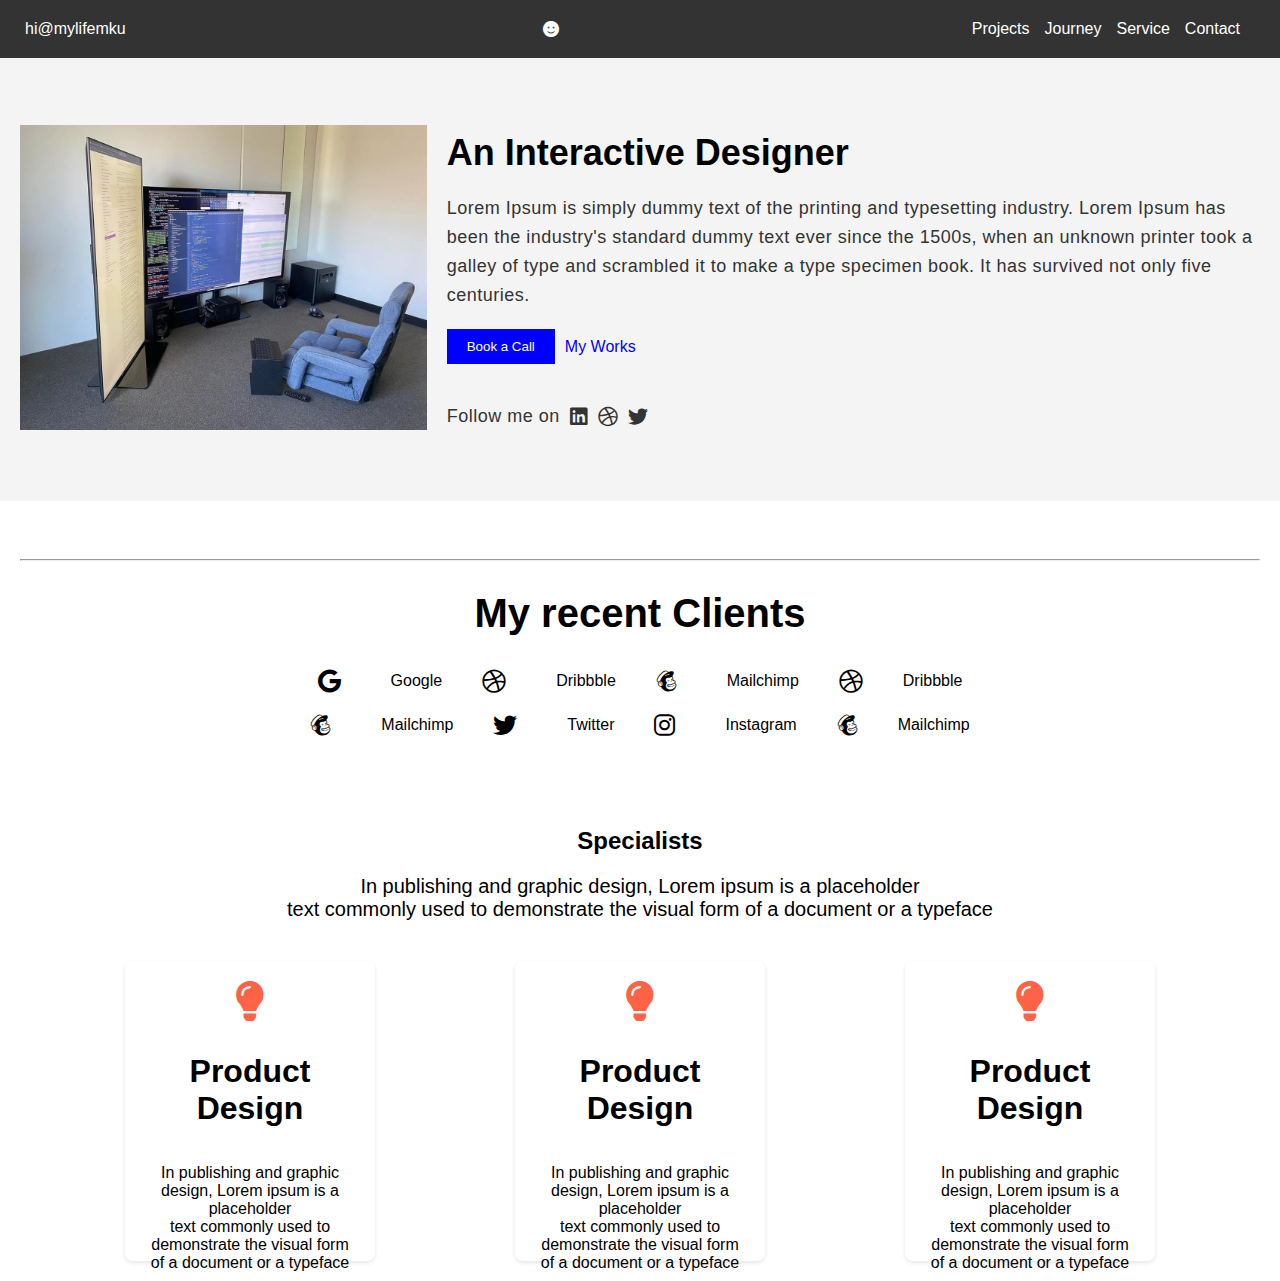
==== index.html @ ab5b49e4 "first commit" ====
<!DOCTYPE html>
<html lang="en">
<head>
    <meta charset="UTF-8">
    <meta name="viewport" content="width=device-width, initial-scale=1.0">
    <title>Navbar Example</title>
    <link rel="stylesheet" href="./css/styles.css">
    <link rel="stylesheet" href="https://cdnjs.cloudflare.com/ajax/libs/font-awesome/6.0.0-beta3/css/all.min.css">
</head>
<body>
    <nav class="navbar">
        <div class="navbar-left">
            <a href="mailto:hi@mylifemku" class="link-tab">hi@mylifemku</a>
        </div>
        <div class="navbar-center">
            <i class="fas fa-smile"></i>
        </div>
        <div class="navbar-right">
            <a href="#projects">Projects</a>
            <a href="#journey">Journey</a>
            <a href="#service">Service</a>
            <a href="#contact">Contact</a>
        </div>
    </nav>

    <section class="hero">
        <div class="hero-left">
            <img src="./images/favorite.jpeg" alt="Hero Image">
        </div>
        <div class="hero-right">
            <h1>An Interactive Designer</h1>
            <p>Lorem Ipsum is simply dummy text of the printing and typesetting industry. Lorem Ipsum has been the industry's standard dummy text ever since the 1500s, when an unknown printer took a galley of type and scrambled it to make a type specimen book. It has survived not only five centuries.</p>
            <div class="hero-buttons">
                <button>Book a Call</button>
                <a href="#my-works">My Works</a>
            </div>
            <div class="hero-social">
                <p>Follow me on</p>
                <a href="https://www.linkedin.com" target="_blank"><i class="fab fa-linkedin"></i></a>
                <a href="https://www.dribbble.com" target="_blank"><i class="fab fa-dribbble"></i></a>
                <a href="https://www.twitter.com" target="_blank"><i class="fab fa-twitter"></i></a>
            </div>
        </div>




    </section>

    <section class="clients">
        
        <hr class="title-line">
        <h2 class ="text-center-client">My recent Clients</h2>
        <div class="clients-logos">
            <div class="client-group">
                <i class="fab fa-google"></i> Google
                <i class="fab fa-dribbble"></i> Dribbble
                <i class="fab fa-mailchimp"></i> Mailchimp
                <i class="fab fa-dribbble"></i> Dribbble
            </div>
            <div class="client-group">
                <i class="fab fa-mailchimp"></i> Mailchimp
                <i class="fab fa-twitter"></i> Twitter
                <i class="fab fa-instagram"></i> Instagram
                <i class="fab fa-mailchimp"></i> Mailchimp
            </div>
        </div>
    </section>

    <section class="short text">
        <h2 class="center-title-specialists">Specialists</h2>
        <p class="desc-specialists">In publishing and graphic design, Lorem ipsum is a placeholder <br>text commonly used to demonstrate the visual form of a document or a typeface</p>
    </section>

    <section class="card-content">
        <!-- Card 1 -->
        <div class="class-img-container">
            <!-- Bulb icon from FontAwesome -->
            <i class="fas fa-lightbulb card-icon"></i>
            <h1>Product Design</h1>
            <p>In publishing and graphic design, Lorem ipsum is a placeholder <br>text commonly used to demonstrate the visual form of a document or a typeface</p>
        </div>
        <!-- Card 2 -->
        <div class="class-img-container">
            <!-- Bulb icon from FontAwesome -->
            <i class="fas fa-lightbulb card-icon"></i>
            <h1>Product Design</h1>
            <p>In publishing and graphic design, Lorem ipsum is a placeholder <br>text commonly used to demonstrate the visual form of a document or a typeface</p>
        </div>
        <!-- Card 3 -->
        <div class="class-img-container">
            <!-- Bulb icon from FontAwesome -->
            <i class="fas fa-lightbulb card-icon"></i>
            <h1>Product Design</h1>
            <p>In publishing and graphic design, Lorem ipsum is a placeholder <br>text commonly used to demonstrate the visual form of a document or a typeface</p>
        </div>
    </section>
</body>
</html>
---- css/styles.css ----
* {
  box-sizing: border-box;
}

body {
  margin: 0;
  font-family: 'Poppins', sans-serif;
  overflow-x: hidden;
  width: 100%;
}

.navbar {
  display: flex;
  justify-content: space-between;
  align-items: center;
  background-color: #333;
  padding: 20px 25px;
  color: white;
}

.navbar-left,
.navbar-center,
.navbar-right {
  display: flex;
  align-items: center;
}

.navbar-left i,
.navbar-center i,
.navbar-right a {
  margin-right: 10px;
}

.navbar a {
  color: white;
  text-decoration: none;
  margin-right: 15px;
  transition: color 0.3s;
}

.navbar a:hover {
  color: #ff6347;
}

.hero {
  display: flex;
  align-items: center;
  padding: 50px 20px;
  background-color: #f4f4f4;
}

.hero-left {
  flex: 1;
}

.hero-left img {
  max-width: 100%;
  height: auto;
}

.hero-right {
  flex: 2;
  padding-left: 20px;
}

.hero-right h1 {
  font-size: 36px;
  margin-bottom: 20px;
}

.hero-right p {
  font-size: 18px;
  line-height: 1.6;
  letter-spacing: 0.5px;
  color: #333;
  margin-bottom: 20px;
}

.hero-buttons {
  display: flex;
  align-items: center;
  margin-bottom: 20px;
}

.hero-buttons button {
  background-color: blue;
  color: white;
  border: none;
  padding: 10px 20px;
  cursor: pointer;
  margin-right: 10px;
}

.hero-buttons a {
  color: blue;
  text-decoration: none;
}

.hero-social {
  display: flex;
  align-items: center;
}

.hero-social p {
  margin-right: 10px;
}

.hero-social a {
  color: #333;
  font-size: 20px;
  margin-right: 10px;
}

.hero-social a:hover {
  color: #0077b5;
}

.clients {
  padding: 50px 20px;
  background-color: #fff;
  width: 100%;
  text-align: center;
}

.title-line {
  display: flex;
  flex-direction: row-reverse;
}

.clients-header hr {
  border: 1px solid #ccc;
  margin-right: 10px;
  width: 50px;
}

.text-center-client {
  margin-top: 30px;
  font-size: 40px;
}

.clients-header p {
  font-size: 20px;
  font-weight: bold;
}

.clients-logos {
  display: flex;
  flex-direction: column;
  align-items: center; /* Center the client groups */
}

.client-group {
  display: flex;
  align-items: center;
  justify-content: center; /* Center the icons */
  gap: 40px;
  margin-bottom: 20px;
}

.client-group i {
  font-size: 24px;
  margin-right: 10px;
}

.client-group i:last-child {
  margin-right: 0;
}

.short text {
  display: flex;
}

.center-title-specialists {
  text-align: center;
}

.desc-specialists {
  text-align: center;
  font-size: 20px;
}

/* Updated .card-content to display cards in a row */
.card-content {
  display: flex;
  justify-content: center; /* Center the cards */
  gap: 100px; /* Add space between the cards */
}

.class-img-container {
  background-color: #ffffff;
  padding: 20px;
  border-radius: 8px;
  box-shadow: 0 2px 4px rgba(0, 0, 0, 0.1);
  text-align: center;
  width: 250px;
  height: 300px;
  display: flex;
  flex-direction: column;
  margin: 20px;
}

/* New class for the FontAwesome bulb icon */
.card-icon {
  font-size: 40px;
  color: #ff6347; /* Adjust color as needed */
  margin-bottom: 10px;
}

/* Responsive styles */
@media (max-width: 1200px) {
  .hero {
    flex-direction: column;
  }

  .hero-right {
    padding-left: 0;
  }

  .hero-right h1 {
    font-size: 30px;
  }

  .hero-right p {
    font-size: 16px;
  }

  .hero-buttons {
    flex-direction: column;
  }

  .hero-buttons button {
    margin-bottom: 10px;
  }
}

@media (max-width: 768px) {
  .navbar {
    flex-direction: column;
    padding: 10px;
  }

  .navbar-left,
  .navbar-center,
  .navbar-right {
    margin-bottom: 10px;
  }

  .clients-logos {
    flex-direction: column;
  }

  .client-group {
    flex-direction: column;
  }

  .client-group i {
    font-size: 20px;
  }

  .card-content {
    flex-direction: column;
  }

  .class-img-container {
    width: 100%;
    height: auto;
    margin: 10px 0;
  }

  .hero-right h1 {
    font-size: 28px;
  }

  .hero-right p {
    font-size: 16px;
  }

  .hero-buttons {
    flex-direction: column;
  }

  .hero-buttons button {
    width: 100%;
    margin: 10px 0;
  }
}

@media (max-width: 480px) {
  .navbar a {
    margin-right: 0;
    margin-bottom: 10px;
  }

  .navbar-left i,
  .navbar-center i,
  .navbar-right a {
    margin-right: 0;
  }

  .hero-right h1 {
    font-size: 24px;
  }

  .hero-right p {
    font-size: 14px;
  }

  .hero-buttons button,
  .hero-buttons a {
    width: 100%;
    text-align: center;
    margin: 10px 0;
  }

  .clients-logos {
    padding: 10px;
  }

  .client-group i {
    font-size: 16px;
  }
}
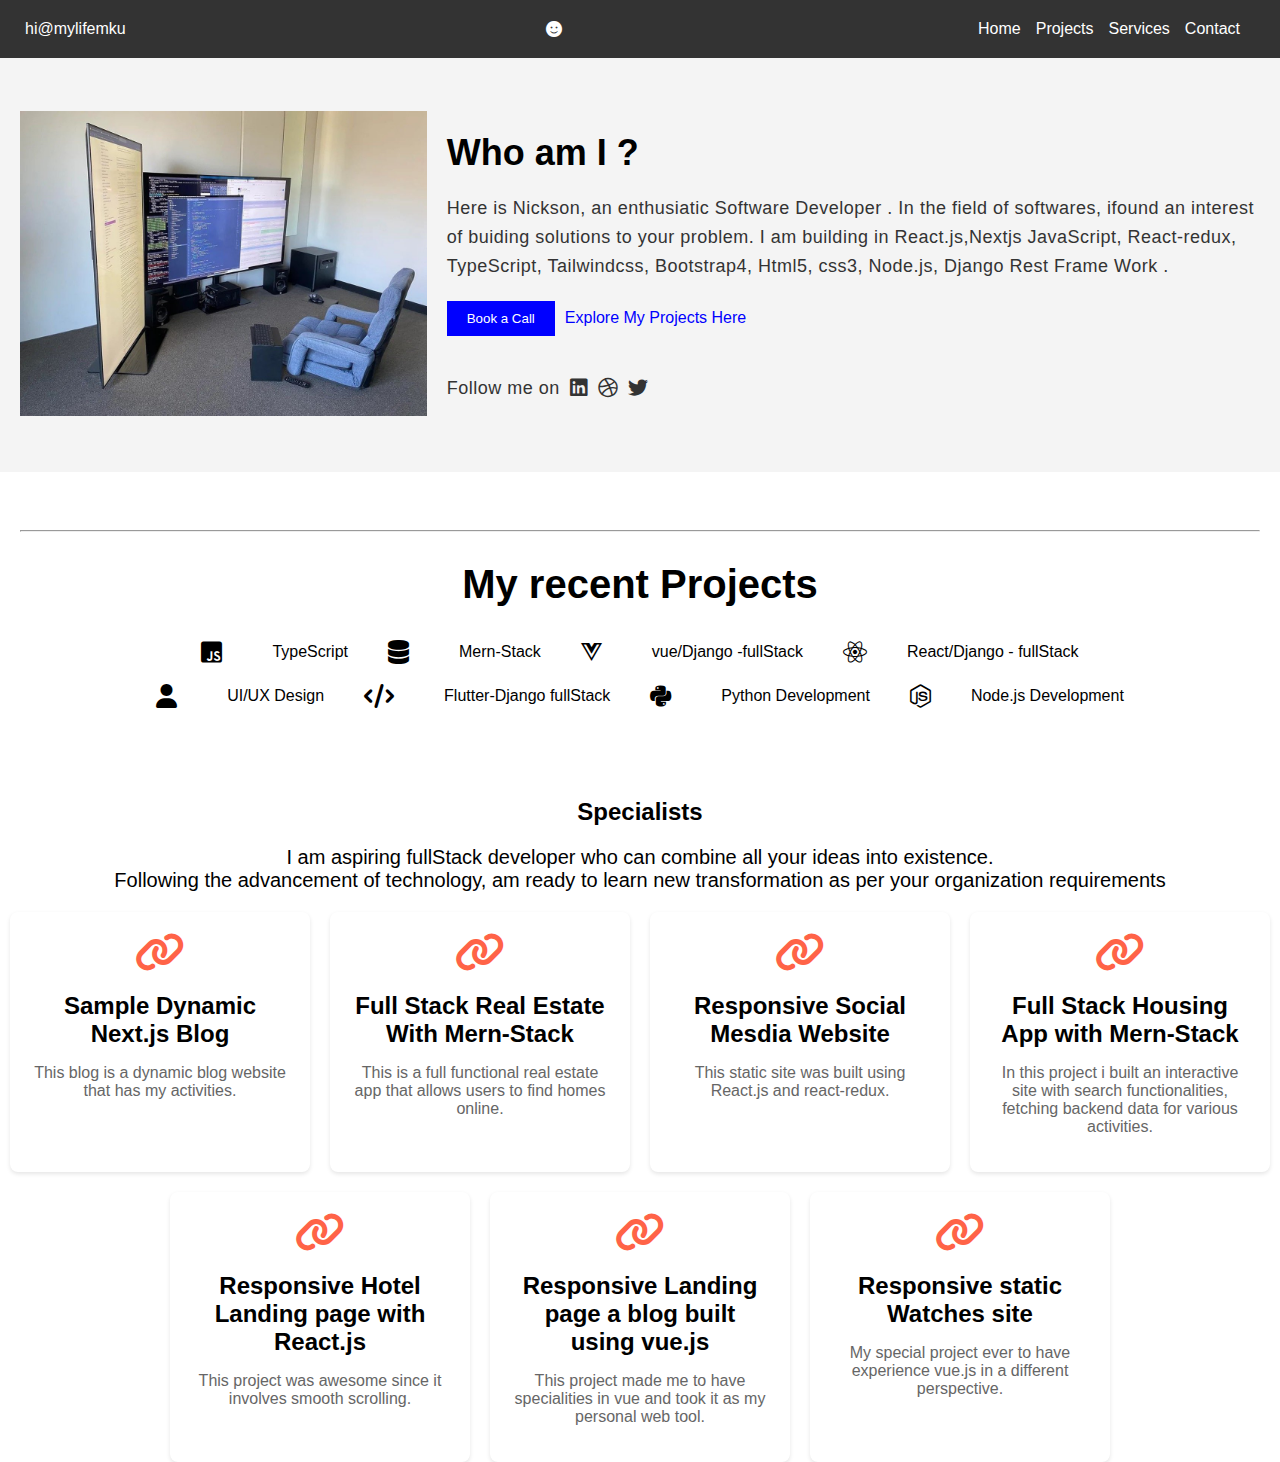
==== commit ba5b31ff: "added my external projects" ====
--- a/index.html
+++ b/index.html
@@ -1,99 +1,203 @@
 <!DOCTYPE html>
 <html lang="en">
 <head>
+    <!-- Meta information about the page -->
     <meta charset="UTF-8">
     <meta name="viewport" content="width=device-width, initial-scale=1.0">
-    <title>Navbar Example</title>
+    <title>MyResume</title>
+    <!-- Link to the external stylesheet -->
     <link rel="stylesheet" href="./css/styles.css">
+    <!-- Link to FontAwesome for icons -->
     <link rel="stylesheet" href="https://cdnjs.cloudflare.com/ajax/libs/font-awesome/6.0.0-beta3/css/all.min.css">
 </head>
 <body>
+    <!-- Navigation bar -->
     <nav class="navbar">
+        <!-- Left side of the navbar -->
         <div class="navbar-left">
+            <!-- Email link -->
             <a href="mailto:hi@mylifemku" class="link-tab">hi@mylifemku</a>
         </div>
+        <!-- Center of the navbar -->
         <div class="navbar-center">
+            <!-- Smile icon -->
             <i class="fas fa-smile"></i>
         </div>
-        <div class="navbar-right">
-            <a href="#projects">Projects</a>
-            <a href="#journey">Journey</a>
-            <a href="#service">Service</a>
-            <a href="#contact">Contact</a>
+        <!-- Right side of the navbar, initially hidden on smaller screens -->
+        <div class="navbar-right" id="navbar-links">
+            <!-- Navigation links -->
+            <a href="#Home">Home</a>
+            
+            <a href="./about/projects/projects.html">Projects</a>
+            <a href="./about/projects/projects.html">Services</a>
+            <a href="./contact/contact.html">Contact</a>
+        </div>
+        <!-- Hamburger menu for smaller screens -->
+        <div class="hamburger" id="hamburger">
+            <!-- Bars icon -->
+            <i class="fas fa-bars"></i>
         </div>
     </nav>
 
+    <!-- Hero section -->
     <section class="hero">
+        <!-- Left side of the hero section -->
         <div class="hero-left">
+            <!-- Image in the hero section -->
             <img src="./images/favorite.jpeg" alt="Hero Image">
         </div>
+        <!-- Right side of the hero section -->
         <div class="hero-right">
-            <h1>An Interactive Designer</h1>
-            <p>Lorem Ipsum is simply dummy text of the printing and typesetting industry. Lorem Ipsum has been the industry's standard dummy text ever since the 1500s, when an unknown printer took a galley of type and scrambled it to make a type specimen book. It has survived not only five centuries.</p>
+            <!-- Heading -->
+            <h1>Who am I ?</h1>
+            <!-- Paragraph -->
+            <p>Here is Nickson, an enthusiatic Software Developer . In the field of softwares, ifound an interest of buiding solutions to your problem. I am building in React.js,Nextjs JavaScript, React-redux, TypeScript, Tailwindcss, Bootstrap4, Html5, css3,  Node.js, Django Rest Frame Work .</p>
+            <!-- Buttons in the hero section -->
             <div class="hero-buttons">
+                <!-- Book a Call button -->
                 <button>Book a Call</button>
-                <a href="#my-works">My Works</a>
-            </div>
+                <!-- Link to works section -->
+                <a href="/about/projects/projects.html">Explore My Projects Here</a>
+            </div>
+            <!-- Social media links -->
             <div class="hero-social">
+                <!-- Follow me text -->
                 <p>Follow me on</p>
-                <a href="https://www.linkedin.com" target="_blank"><i class="fab fa-linkedin"></i></a>
-                <a href="https://www.dribbble.com" target="_blank"><i class="fab fa-dribbble"></i></a>
-                <a href="https://www.twitter.com" target="_blank"><i class="fab fa-twitter"></i></a>
-            </div>
-        </div>
-
-
-
-
-    </section>
-
+                <!-- LinkedIn link -->
+                <a href="https://www.linkedin.com/in/nickson-okwemba-35587022a/" target="_blank"><i class="fab fa-linkedin"></i></a>
+                <!-- Dribbble link -->
+                <a href="https://www.reddit.com/" target="_blank"><i class="fab fa-dribbble"></i></a>
+                <!-- Twitter link -->
+                <a href="https://x.com/okwenick2511" target="_blank"><i class="fab fa-twitter"></i></a>
+            </div>
+        </div>
+    </section>
+
+    <!-- Clients section -->
     <section class="clients">
-        
+        <!-- Horizontal line -->
         <hr class="title-line">
-        <h2 class ="text-center-client">My recent Clients</h2>
+        <!-- Heading -->
+        <h2 class="text-center-client">My recent Projects</h2>
+        <!-- Client logos -->
         <div class="clients-logos">
+            <!-- First group of clients -->
             <div class="client-group">
-                <i class="fab fa-google"></i> Google
-                <i class="fab fa-dribbble"></i> Dribbble
-                <i class="fab fa-mailchimp"></i> Mailchimp
-                <i class="fab fa-dribbble"></i> Dribbble
-            </div>
+                <i class="fab fa-js-square"></i> TypeScript
+                <!-- Replace Dribbble icon with a different icon, e.g., database icon -->
+                <i class="fas fa-database"></i> Mern-Stack
+                <!-- Replace Mailchimp icon with a different icon, e.g., vuejs icon -->
+                <i class="fab fa-vuejs"></i> vue/Django -fullStack
+                <!-- Replace Dribbble icon with a different icon, e.g., react icon -->
+                <i class="fab fa-react"></i> React/Django - fullStack
+            </div>
+            <!-- Second group of clients -->
             <div class="client-group">
-                <i class="fab fa-mailchimp"></i> Mailchimp
-                <i class="fab fa-twitter"></i> Twitter
-                <i class="fab fa-instagram"></i> Instagram
-                <i class="fab fa-mailchimp"></i> Mailchimp
-            </div>
-        </div>
-    </section>
-
+                <i class="fas fa-user"></i> UI/UX Design
+                <!-- Replace Twitter icon with a different icon, e.g., code icon -->
+                <i class="fas fa-code"></i> Flutter-Django fullStack
+                <!-- Replace Instagram icon with a different icon, e.g., python icon -->
+                <i class="fab fa-python"></i> Python Development
+                <!-- Replace Twitter icon with a different icon, e.g., nodejs icon -->
+                <i class="fab fa-node-js"></i> Node.js Development
+            </div>
+        </div>
+    </section>
+
+    <!-- Short text section -->
     <section class="short text">
+        <!-- Heading -->
         <h2 class="center-title-specialists">Specialists</h2>
-        <p class="desc-specialists">In publishing and graphic design, Lorem ipsum is a placeholder <br>text commonly used to demonstrate the visual form of a document or a typeface</p>
-    </section>
-
+        <!-- Description -->
+        <p class="desc-specialists">I am aspiring fullStack developer who can combine all your ideas into existence. <br>Following the advancement of technology, am ready to learn new transformation as per your organization requirements</p>
+    </section>
+
+    <!-- Card content section -->
     <section class="card-content">
-        <!-- Card 1 -->
-        <div class="class-img-container">
-            <!-- Bulb icon from FontAwesome -->
-            <i class="fas fa-lightbulb card-icon"></i>
-            <h1>Product Design</h1>
-            <p>In publishing and graphic design, Lorem ipsum is a placeholder <br>text commonly used to demonstrate the visual form of a document or a typeface</p>
-        </div>
-        <!-- Card 2 -->
-        <div class="class-img-container">
-            <!-- Bulb icon from FontAwesome -->
-            <i class="fas fa-lightbulb card-icon"></i>
-            <h1>Product Design</h1>
-            <p>In publishing and graphic design, Lorem ipsum is a placeholder <br>text commonly used to demonstrate the visual form of a document or a typeface</p>
-        </div>
-        <!-- Card 3 -->
-        <div class="class-img-container">
-            <!-- Bulb icon from FontAwesome -->
-            <i class="fas fa-lightbulb card-icon"></i>
-            <h1>Product Design</h1>
-            <p>In publishing and graphic design, Lorem ipsum is a placeholder <br>text commonly used to demonstrate the visual form of a document or a typeface</p>
-        </div>
-    </section>
+
+
+        <div class="projects-grid">
+            <div class="project-card">
+                <a href="https://real-estate-website-3q69.vercel.app/" target="_blank">
+                    <i class="fas fa-link card-icon"></i>
+                    <h3>Sample Dynamic Next.js Blog</h3>
+                    <p>This blog is a dynamic blog website that has my activities.</p>
+                </a>
+            </div>
+            <div class="project-card">
+                <a href="https://real-estate-front-lime.vercel.app/" target="_blank">
+                    <i class="fas fa-link card-icon"></i>
+                    <h3>Full Stack Real Estate With Mern-Stack</h3>
+                    <p>This is a full functional real estate app that allows users to find homes online.</p>
+                </a>
+            </div>
+
+            <div class="project-card">
+                <a href="https://mern-social-media-zeta.vercel.app/" target="_blank">
+                    <i class="fas fa-link card-icon"></i>
+                    <h3>Responsive Social Mesdia Website</h3>
+                    <p>This static site was built using React.js and react-redux.</p>
+                </a>
+            </div>
+
+            <div class="project-card">
+                <a href="https://estate.100jsprojects.com/" target="_blank">
+                    <i class="fas fa-link card-icon"></i>
+                    <h3>Full Stack Housing App with Mern-Stack</h3>
+                    <p>In this project i built an interactive site with search functionalities, fetching backend data for various activities.</p>
+                </a>
+            </div>
+
+            <div class="project-card">
+                <a href="https://hotel-responsive-website-design.vercel.app/" target="_blank">
+                    <i class="fas fa-link card-icon"></i>
+                    <h3>Responsive Hotel Landing page with React.js</h3>
+                    <p>This project was awesome since it involves smooth scrolling.</p>
+                </a>
+            </div>
+
+            <div class="project-card">
+                <a href="https://responsive-design-template.vercel.app/" target="_blank">
+                    <i class="fas fa-link card-icon"></i>
+                    <h3>Responsive Landing page a blog built using vue.js</h3>
+                    <p>This project made me to have specialities in vue and took it as my personal web tool.</p>
+                </a>
+            </div>
+
+            <div class="project-card">
+                <a href="https://shop-watches.vercel.app/" target="_blank">
+                    <i class="fas fa-link card-icon"></i>
+                    <h3>Responsive static Watches site</h3>
+                    <p>My special project ever to have experience vue.js in a different perspective.</p>
+                </a>
+            </div>
+
+            
+
+
+        </div>
+
+
+
+
+
+
+
+
+    </section>
+
+    <!-- JavaScript to toggle the navbar links on smaller screens -->
+    <script>
+        // Get the hamburger menu element
+        const hamburger = document.getElementById('hamburger');
+        // Get the navbar links element
+        const navbarLinks = document.getElementById('navbar-links');
+
+        // Add a click event listener to the hamburger menu
+        hamburger.addEventListener('click', () => {
+            // Toggle the 'active' class on the navbar links element
+            navbarLinks.classList.toggle('active');
+        });
+    </script>
 </body>
 </html>
--- a/css/styles.css
+++ b/css/styles.css
@@ -1,7 +1,9 @@
+/* Apply box-sizing to all elements */
 * {
   box-sizing: border-box;
 }
 
+/* Reset margin and set font for the body */
 body {
   margin: 0;
   font-family: 'Poppins', sans-serif;
@@ -9,6 +11,7 @@
   width: 100%;
 }
 
+/* Navbar styles */
 .navbar {
   display: flex;
   justify-content: space-between;
@@ -18,6 +21,7 @@
   color: white;
 }
 
+/* Navbar sections */
 .navbar-left,
 .navbar-center,
 .navbar-right {
@@ -25,12 +29,14 @@
   align-items: center;
 }
 
+/* Margin for navbar items */
 .navbar-left i,
 .navbar-center i,
 .navbar-right a {
   margin-right: 10px;
 }
 
+/* Navbar links */
 .navbar a {
   color: white;
   text-decoration: none;
@@ -38,10 +44,12 @@
   transition: color 0.3s;
 }
 
+/* Hover effect for navbar links */
 .navbar a:hover {
   color: #ff6347;
 }
 
+/* Hero section styles */
 .hero {
   display: flex;
   align-items: center;
@@ -49,25 +57,30 @@
   background-color: #f4f4f4;
 }
 
+/* Hero left side (image) */
 .hero-left {
   flex: 1;
 }
 
+/* Hero image */
 .hero-left img {
   max-width: 100%;
   height: auto;
 }
 
+/* Hero right side (text) */
 .hero-right {
   flex: 2;
   padding-left: 20px;
 }
 
+/* Hero heading */
 .hero-right h1 {
   font-size: 36px;
   margin-bottom: 20px;
 }
 
+/* Hero paragraph */
 .hero-right p {
   font-size: 18px;
   line-height: 1.6;
@@ -76,12 +89,14 @@
   margin-bottom: 20px;
 }
 
+/* Hero buttons container */
 .hero-buttons {
   display: flex;
   align-items: center;
   margin-bottom: 20px;
 }
 
+/* Button styles */
 .hero-buttons button {
   background-color: blue;
   color: white;
@@ -91,30 +106,36 @@
   margin-right: 10px;
 }
 
+/* Link styles */
 .hero-buttons a {
   color: blue;
   text-decoration: none;
 }
 
+/* Social media container */
 .hero-social {
   display: flex;
   align-items: center;
 }
 
+/* Social media text */
 .hero-social p {
   margin-right: 10px;
 }
 
+/* Social media icons */
 .hero-social a {
   color: #333;
   font-size: 20px;
   margin-right: 10px;
 }
 
+/* Social media hover effect */
 .hero-social a:hover {
   color: #0077b5;
 }
 
+/* Clients section styles */
 .clients {
   padding: 50px 20px;
   background-color: #fff;
@@ -122,33 +143,39 @@
   text-align: center;
 }
 
+/* Horizontal line in the clients section */
 .title-line {
   display: flex;
   flex-direction: row-reverse;
 }
 
+/* Title line for clients header */
 .clients-header hr {
   border: 1px solid #ccc;
   margin-right: 10px;
   width: 50px;
 }
 
+/* Clients section heading */
 .text-center-client {
   margin-top: 30px;
   font-size: 40px;
 }
 
+/* Clients header text */
 .clients-header p {
   font-size: 20px;
   font-weight: bold;
 }
 
+/* Clients logos container */
 .clients-logos {
   display: flex;
   flex-direction: column;
   align-items: center; /* Center the client groups */
 }
 
+/* Individual client group */
 .client-group {
   display: flex;
   align-items: center;
@@ -157,35 +184,41 @@
   margin-bottom: 20px;
 }
 
+/* Client icons */
 .client-group i {
   font-size: 24px;
   margin-right: 10px;
 }
 
+/* Last client icon margin reset */
 .client-group i:last-child {
   margin-right: 0;
 }
 
+/* Short text section */
 .short text {
   display: flex;
 }
 
+/* Short text section heading */
 .center-title-specialists {
   text-align: center;
 }
 
+/* Short text section description */
 .desc-specialists {
   text-align: center;
   font-size: 20px;
 }
 
-/* Updated .card-content to display cards in a row */
+/* Card content section */
 .card-content {
   display: flex;
   justify-content: center; /* Center the cards */
   gap: 100px; /* Add space between the cards */
 }
 
+/* Individual card container */
 .class-img-container {
   background-color: #ffffff;
   padding: 20px;
@@ -199,14 +232,91 @@
   margin: 20px;
 }
 
-/* New class for the FontAwesome bulb icon */
+/* FontAwesome bulb icon */
 .card-icon {
   font-size: 40px;
   color: #ff6347; /* Adjust color as needed */
   margin-bottom: 10px;
 }
 
-/* Responsive styles */
+.projects {
+  padding: 50px 20px;
+  background-color: #f4f4f4;
+  text-align: center;
+}
+
+.projects h2 {
+  font-size: 36px;
+  margin-bottom: 20px;
+}
+
+.projects-grid {
+  display: flex;
+  flex-wrap: wrap;
+  justify-content: center;
+  gap: 20px;
+}
+
+.project-card {
+  background-color: #ffffff;
+  padding: 20px;
+  border-radius: 8px;
+  box-shadow: 0 2px 4px rgba(0, 0, 0, 0.1);
+  width: 300px;
+  text-align: center;
+  transition: transform 0.3s;
+}
+
+.project-card:hover {
+  transform: translateY(-5px);
+}
+
+.project-card a {
+  text-decoration: none;
+  color: inherit;
+}
+
+.project-card h3 {
+  font-size: 24px;
+  margin: 10px 0;
+}
+
+.project-card p {
+  font-size: 16px;
+  color: #666;
+}
+
+.card-icon {
+  font-size: 40px;
+  color: #ff6347; /* Adjust color as needed */
+  margin-bottom: 10px;
+}
+
+.navbar-left,
+.navbar-center,
+.navbar-right {
+  display: flex;
+  align-items: center;
+}
+
+/* Add this to your existing CSS file */
+.explore-more {
+  text-align: center;
+  margin-top: 20px;
+}
+
+.explore-link {
+  font-size: 20px;
+  font-weight: bold;
+  color: #000;
+  text-decoration: none;
+}
+
+.explore-link:hover {
+  text-decoration: underline;
+}
+
+/* Responsive styles for screens smaller than 1200px */
 @media (max-width: 1200px) {
   .hero {
     flex-direction: column;
@@ -233,6 +343,7 @@
   }
 }
 
+/* Responsive styles for screens smaller than 768px */
 @media (max-width: 768px) {
   .navbar {
     flex-direction: column;
@@ -285,6 +396,7 @@
   }
 }
 
+/* Responsive styles for screens smaller than 480px */
 @media (max-width: 480px) {
   .navbar a {
     margin-right: 0;
@@ -320,3 +432,30 @@
     font-size: 16px;
   }
 }
+
+/* Styles for the hamburger menu */
+.hamburger {
+  display: none; /* Hide by default */
+  font-size: 24px;
+  cursor: pointer;
+}
+
+/* Show the hamburger menu on smaller screens */
+@media (max-width: 768px) {
+  .hamburger {
+    display: block; /* Show on smaller screens */
+  }
+
+  .navbar-right {
+    display: none; /* Hide the links by default */
+  }
+
+  .navbar-right.active {
+    display: flex; /* Show the links when active */
+    flex-direction: column; /* Stack the links vertically */
+  }
+
+  .navbar-right a {
+    margin: 10px 0; /* Add space between links */
+  }
+}
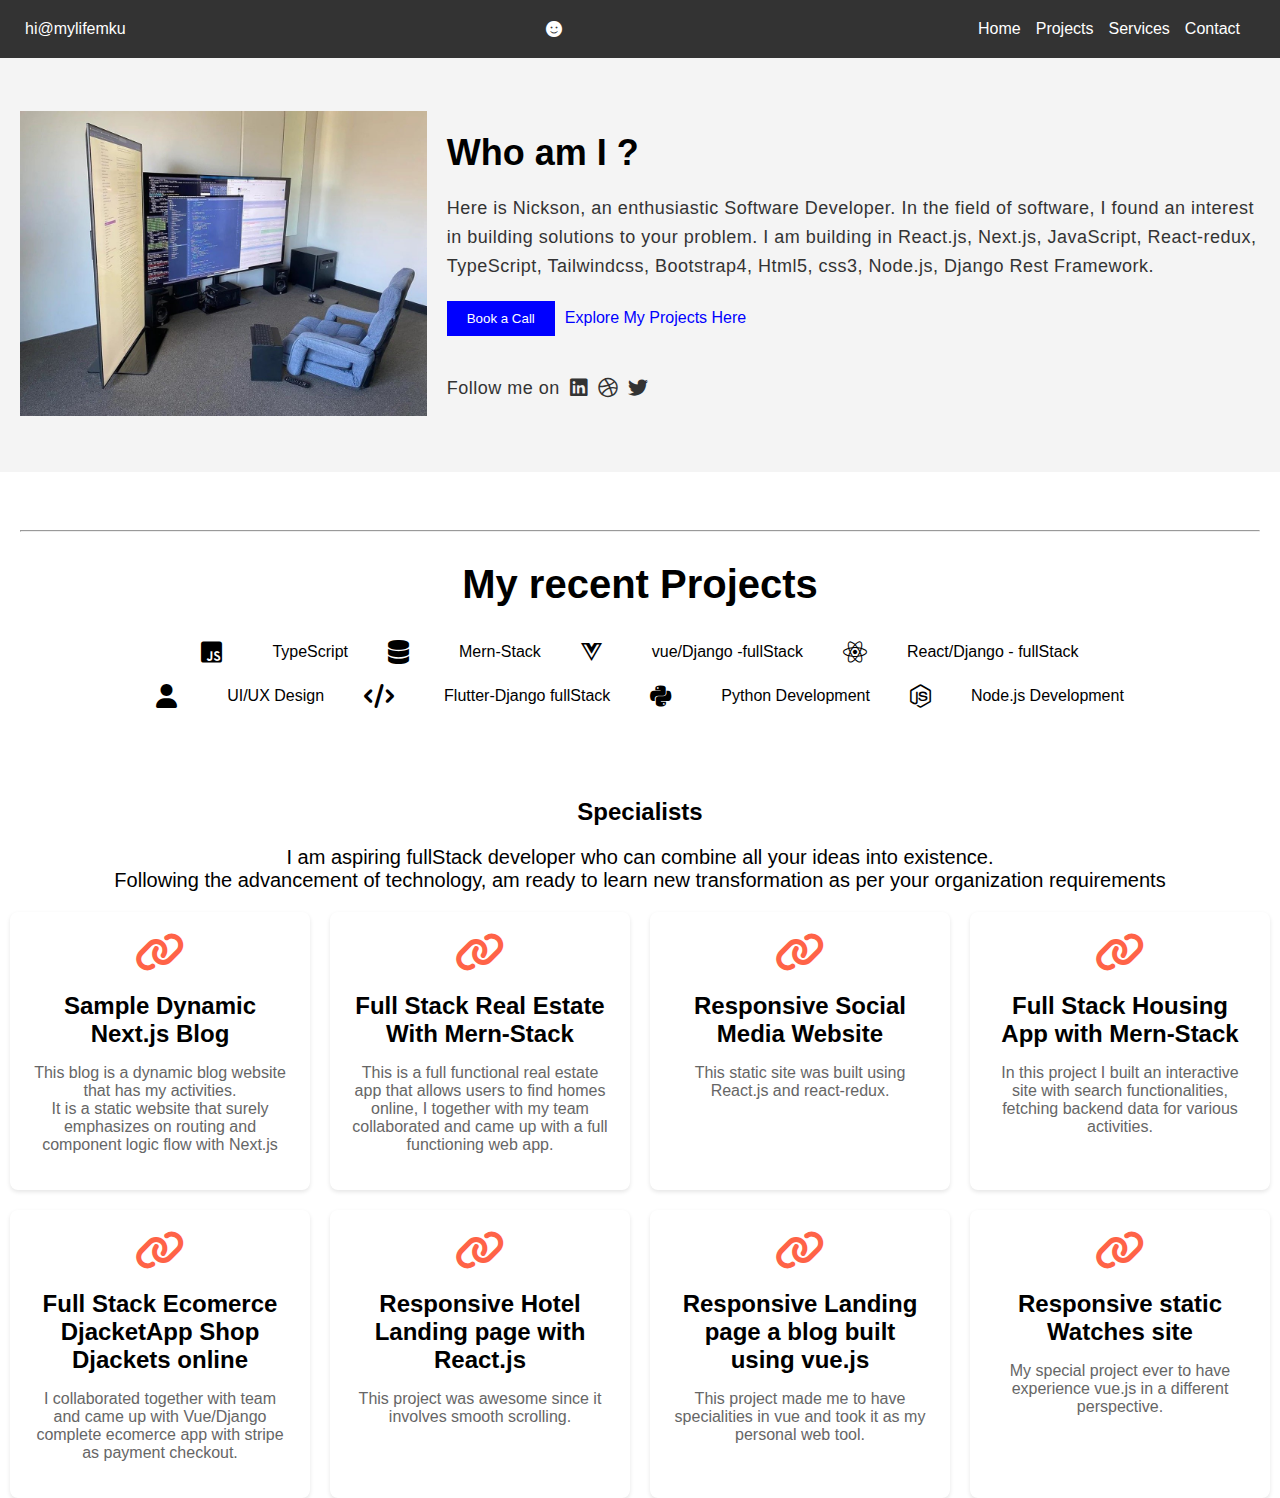
==== commit 6335740b: "added a project" ====
--- a/index.html
+++ b/index.html
@@ -27,7 +27,6 @@
         <div class="navbar-right" id="navbar-links">
             <!-- Navigation links -->
             <a href="#Home">Home</a>
-            
             <a href="./about/projects/projects.html">Projects</a>
             <a href="./about/projects/projects.html">Services</a>
             <a href="./contact/contact.html">Contact</a>
@@ -51,11 +50,11 @@
             <!-- Heading -->
             <h1>Who am I ?</h1>
             <!-- Paragraph -->
-            <p>Here is Nickson, an enthusiatic Software Developer . In the field of softwares, ifound an interest of buiding solutions to your problem. I am building in React.js,Nextjs JavaScript, React-redux, TypeScript, Tailwindcss, Bootstrap4, Html5, css3,  Node.js, Django Rest Frame Work .</p>
+            <p>Here is Nickson, an enthusiastic Software Developer. In the field of software, I found an interest in building solutions to your problem. I am building in React.js, Next.js, JavaScript, React-redux, TypeScript, Tailwindcss, Bootstrap4, Html5, css3, Node.js, Django Rest Framework.</p>
             <!-- Buttons in the hero section -->
             <div class="hero-buttons">
                 <!-- Book a Call button -->
-                <button>Book a Call</button>
+                <button id="book-call-button">Book a Call</button>
                 <!-- Link to works section -->
                 <a href="/about/projects/projects.html">Explore My Projects Here</a>
             </div>
@@ -114,28 +113,26 @@
 
     <!-- Card content section -->
     <section class="card-content">
-
-
         <div class="projects-grid">
             <div class="project-card">
                 <a href="https://real-estate-website-3q69.vercel.app/" target="_blank">
                     <i class="fas fa-link card-icon"></i>
                     <h3>Sample Dynamic Next.js Blog</h3>
-                    <p>This blog is a dynamic blog website that has my activities.</p>
+                    <p>This blog is a dynamic blog website that has my activities.<br> It is a static website that surely emphasizes on routing and component logic flow with Next.js</p>
                 </a>
             </div>
             <div class="project-card">
                 <a href="https://real-estate-front-lime.vercel.app/" target="_blank">
                     <i class="fas fa-link card-icon"></i>
                     <h3>Full Stack Real Estate With Mern-Stack</h3>
-                    <p>This is a full functional real estate app that allows users to find homes online.</p>
+                    <p>This is a full functional real estate app that allows users to find homes online, I together with my team collaborated and came up with a full functioning web app.</p>
                 </a>
             </div>
 
             <div class="project-card">
                 <a href="https://mern-social-media-zeta.vercel.app/" target="_blank">
                     <i class="fas fa-link card-icon"></i>
-                    <h3>Responsive Social Mesdia Website</h3>
+                    <h3>Responsive Social Media Website</h3>
                     <p>This static site was built using React.js and react-redux.</p>
                 </a>
             </div>
@@ -144,7 +141,15 @@
                 <a href="https://estate.100jsprojects.com/" target="_blank">
                     <i class="fas fa-link card-icon"></i>
                     <h3>Full Stack Housing App with Mern-Stack</h3>
-                    <p>In this project i built an interactive site with search functionalities, fetching backend data for various activities.</p>
+                    <p>In this project I built an interactive site with search functionalities, fetching backend data for various activities.</p>
+                </a>
+            </div>
+
+            <div class="project-card">
+                <a href="https://zentea.ch/" target="_blank">
+                    <i class="fas fa-link card-icon"></i>
+                    <h3>Full Stack Ecomerce DjacketApp Shop Djackets online</h3>
+                    <p>I collaborated together with team and came up with Vue/Django complete ecomerce app with stripe as payment checkout.</p>
                 </a>
             </div>
 
@@ -171,19 +176,7 @@
                     <p>My special project ever to have experience vue.js in a different perspective.</p>
                 </a>
             </div>
-
-            
-
-
-        </div>
-
-
-
-
-
-
-
-
+        </div>
     </section>
 
     <!-- JavaScript to toggle the navbar links on smaller screens -->
@@ -198,6 +191,15 @@
             // Toggle the 'active' class on the navbar links element
             navbarLinks.classList.toggle('active');
         });
+
+        // Get the Book a Call button element
+        const bookCallButton = document.getElementById('book-call-button');
+
+        // Add a click event listener to the Book a Call button
+        bookCallButton.addEventListener('click', () => {
+            // Redirect to the email client with the specified email address
+            window.location.href = 'mailto:okwembanickson8@gmail.com';
+        });
     </script>
 </body>
 </html>
